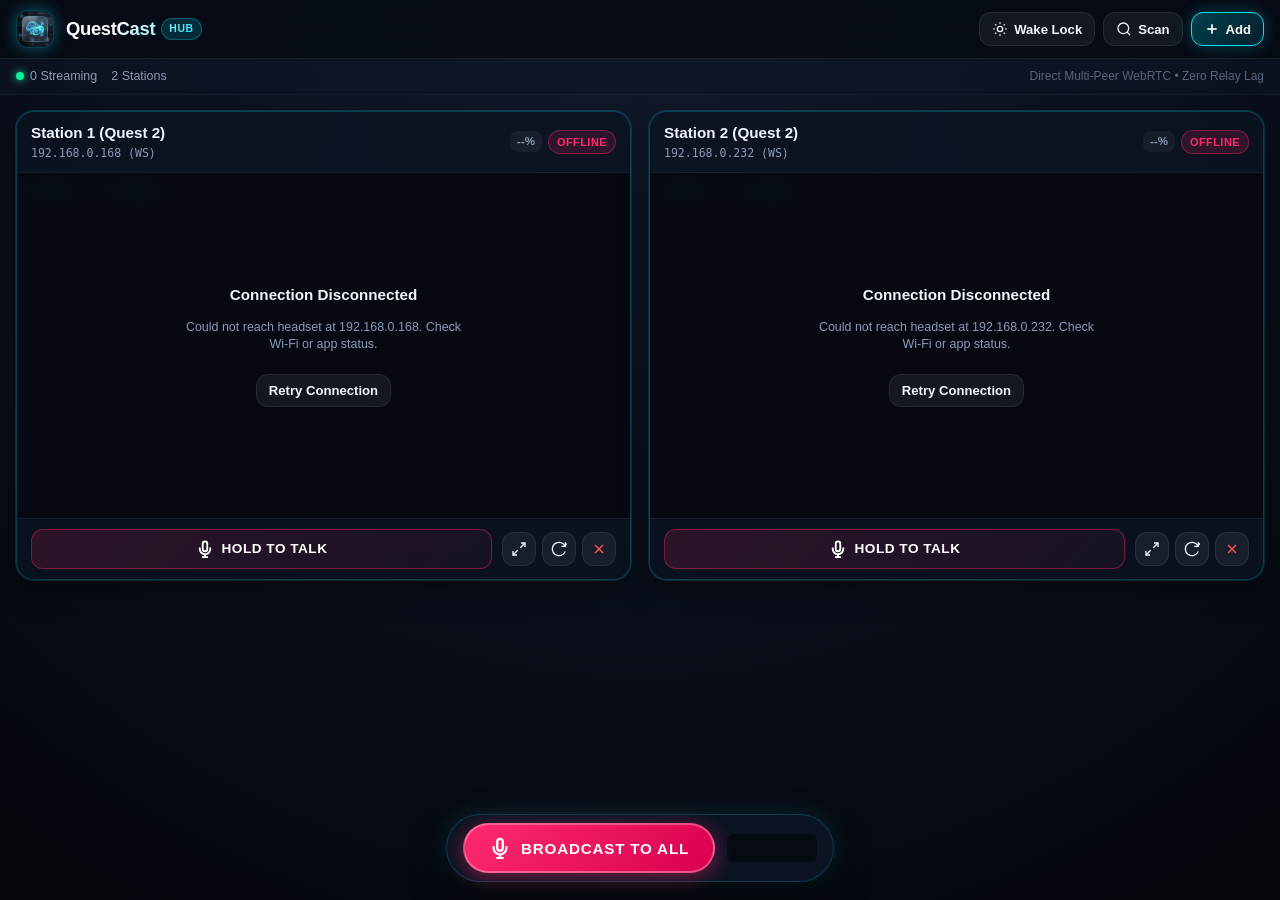
==== index.html @ 922eafbc "feat(web): add mobile-first offline PWA operator hub with direct multi-peer WebRTC and PTT intercom" ====
<!DOCTYPE html>
<html lang="en">
<head>
  <meta charset="UTF-8">
  <meta name="viewport" content="width=device-width, initial-scale=1.0, maximum-scale=1.0, user-scalable=no, viewport-fit=cover">
  <title>QuestCast Operator Hub</title>
  
  <!-- PWA & Mobile Web Capabilities -->
  <link rel="manifest" href="./manifest.json">
  <meta name="theme-color" content="#070b14">
  <meta name="apple-mobile-web-app-capable" content="yes">
  <meta name="apple-mobile-web-app-status-bar-style" content="black-translucent">
  <meta name="apple-mobile-web-app-title" content="QuestCast">
  <link rel="apple-touch-icon" href="./icons/icon-192.png">
  <link rel="icon" type="image/png" href="./icons/icon-192.png">

  <!-- Core Stylesheet -->
  <link rel="stylesheet" href="./style.css">
</head>
<body>

  <!-- Offline Status Banner -->
  <div class="offline-banner" id="offlineBanner">
    ⚡ Running in 100% Offline Local Wi-Fi Mode (Cached PWA)
  </div>

  <!-- App Header -->
  <header class="app-header">
    <div class="brand-section">
      <div class="brand-icon">
        <img src="./icons/icon-192.png" alt="QuestCast Logo">
      </div>
      <div class="brand-text">
        <h1>QuestCast <span class="brand-badge">Hub</span></h1>
      </div>
    </div>

    <div class="header-actions">
      <button class="btn-glass" id="btnWakeLock" title="Keep Screen Awake">
        <svg id="iconWakeLock" width="16" height="16" viewBox="0 0 24 24" fill="none" stroke="currentColor" stroke-width="2"><circle cx="12" cy="12" r="4"/><path d="M12 2v2"/><path d="M12 20v2"/><path d="m4.93 4.93 1.41 1.41"/><path d="m17.66 17.66 1.41 1.41"/><path d="M2 12h2"/><path d="M20 12h2"/><path d="m6.34 17.66-1.41 1.41"/><path d="m19.07 4.93-1.41 1.41"/></svg>
        <span>Wake Lock</span>
      </button>

      <button class="btn-glass" id="btnScanSubnet" title="Auto-Scan Wi-Fi Subnet">
        <svg width="16" height="16" viewBox="0 0 24 24" fill="none" stroke="currentColor" stroke-width="2"><circle cx="11" cy="11" r="8"/><line x1="21" y1="21" x2="16.65" y2="16.65"/></svg>
        <span>Scan</span>
      </button>

      <button class="btn-glass btn-primary" id="btnAddStation">
        <svg width="16" height="16" viewBox="0 0 24 24" fill="none" stroke="currentColor" stroke-width="2.5"><line x1="12" y1="5" x2="12" y2="19"/><line x1="5" y1="12" x2="19" y2="12"/></svg>
        <span>Add</span>
      </button>
    </div>
  </header>

  <!-- Sub-Bar / Hub Status Metrics -->
  <div class="hub-subbar">
    <div class="hub-metrics">
      <div class="metric-pill">
        <span class="metric-dot online"></span>
        <span id="activeStationCount">0 Streaming</span>
      </div>
      <div class="metric-pill">
        <span id="totalStationCount">2 Stations</span>
      </div>
    </div>
    <div style="font-size:0.75rem; color:var(--text-muted);">
      Direct Multi-Peer WebRTC • Zero Relay Lag
    </div>
  </div>

  <!-- Main Multi-Headset Video Grid -->
  <main class="stations-container">
    <div class="stations-grid" id="stationsGrid">
      <!-- Station cards rendered dynamically by app.js -->
    </div>
  </main>

  <!-- Global Floating Broadcast Push-to-Talk Intercom Bar -->
  <div class="broadcast-bar">
    <button class="btn-broadcast-ptt" id="btnBroadcastPtt">
      <svg width="22" height="22" viewBox="0 0 24 24" fill="none" stroke="currentColor" stroke-width="2.5"><path d="M12 2a3 3 0 0 0-3 3v7a3 3 0 0 0 6 0V5a3 3 0 0 0-3-3Z"/><path d="M19 10v2a7 7 0 0 1-14 0v-2"/><line x1="12" y1="19" x2="12" y2="23"/><line x1="8" y1="23" x2="16" y2="23"/></svg>
      <span>BROADCAST TO ALL</span>
    </button>
    <canvas class="broadcast-visualizer" id="broadcastVisualizer" width="90" height="28"></canvas>
  </div>

  <!-- Modal: Add / Edit Headset Station -->
  <div class="modal-backdrop" id="modalAddStation">
    <div class="modal-sheet">
      <div class="modal-header">
        <h3>Add Headset Station</h3>
        <button class="btn-glass btn-icon-only" id="btnCloseModal">✕</button>
      </div>
      <div class="modal-body">
        <div class="ssl-helper-banner">
          <strong>Tip for iOS Safari & Chrome:</strong>
          If connecting over HTTPS (GitHub Pages), the browser may require accepting the local headset SSL certificate once.
          <a href="https://192.168.0.168:8443" target="_blank">Authorize 192.168.0.168</a> or <a href="https://192.168.0.232:8443" target="_blank">Authorize 192.168.0.232</a> (Tap Advanced &rarr; Proceed).
        </div>

        <div class="form-group">
          <label class="form-label" for="inputStationName">Station Label</label>
          <input type="text" class="form-input" id="inputStationName" placeholder="e.g. Station 1 (Player A)">
        </div>

        <div class="form-group">
          <label class="form-label" for="inputStationIp">Quest Wi-Fi IP Address</label>
          <input type="text" class="form-input" id="inputStationIp" placeholder="e.g. 192.168.0.168">
        </div>

        <div class="form-group">
          <label class="form-label">Signaling Protocol</label>
          <div class="protocol-toggle-group">
            <div class="protocol-chip selected" data-proto="wss">WSS (8089 / Secure)</div>
            <div class="protocol-chip" data-proto="ws">WS (8088 / Standard)</div>
          </div>
        </div>
      </div>
      <div class="modal-footer">
        <button class="btn-glass" id="btnCancelAdd">Cancel</button>
        <button class="btn-glass btn-primary" id="btnSaveStation">Connect Station</button>
      </div>
    </div>
  </div>

  <!-- Modal: Subnet Auto-Scanner -->
  <div class="modal-backdrop" id="modalScanSubnet">
    <div class="modal-sheet">
      <div class="modal-header">
        <h3>Auto-Discover Quest Headsets</h3>
        <button class="btn-glass btn-icon-only" id="btnCloseScanModal">✕</button>
      </div>
      <div class="modal-body">
        <div class="form-group">
          <label class="form-label" for="inputSubnetBase">Subnet Prefix</label>
          <input type="text" class="form-input" id="inputSubnetBase" value="192.168.0.">
        </div>

        <div style="font-size:0.8rem; color:var(--text-secondary);" id="scanProgress">
          Ready to scan local Wi-Fi subnet for active QuestCast APK instances.
        </div>

        <div id="scanResultsList" style="max-height: 220px; overflow-y: auto;">
          <!-- Discovered devices populated here -->
        </div>
      </div>
      <div class="modal-footer">
        <button class="btn-glass btn-primary" id="btnStartScan">Start Scan</button>
      </div>
    </div>
  </div>

  <!-- Core JavaScript -->
  <script src="./app.js"></script>
</body>
</html>
---- style.css ----
/* ==========================================================================
   QuestCast Operator Hub - Cyberpunk Glassmorphism Mobile-First Design
   ========================================================================== */

:root {
  --bg-deep: #070b14;
  --bg-gradient: radial-gradient(circle at 50% 0%, #111a2e 0%, #070b14 75%, #03060a 100%);
  --surface-card: rgba(18, 27, 46, 0.65);
  --surface-hover: rgba(28, 41, 69, 0.8);
  --surface-modal: rgba(14, 21, 37, 0.95);
  
  --border-glow: rgba(0, 229, 255, 0.2);
  --border-focus: rgba(0, 229, 255, 0.6);
  --border-subtle: rgba(255, 255, 255, 0.08);

  --accent-cyan: #00e5ff;
  --accent-cyan-glow: rgba(0, 229, 255, 0.35);
  --accent-pink: #ff2a6d;
  --accent-pink-glow: rgba(255, 42, 109, 0.45);
  --accent-green: #00f59b;
  --accent-amber: #ffb800;
  --accent-purple: #7928ca;

  --text-primary: #f0f6fc;
  --text-secondary: #8b9bb4;
  --text-muted: #57657d;

  --font-family: -apple-system, BlinkMacSystemFont, "SF Pro Display", "Segoe UI", Roboto, Helvetica, Arial, sans-serif;
  --radius-lg: 18px;
  --radius-md: 12px;
  --radius-sm: 8px;
  --radius-pill: 9999px;
  
  --shadow-card: 0 10px 30px -5px rgba(0, 0, 0, 0.5), 0 0 0 1px var(--border-glow);
  --shadow-active: 0 0 25px var(--accent-cyan-glow);
  --shadow-ptt: 0 0 35px var(--accent-pink-glow);
}

* {
  margin: 0;
  padding: 0;
  box-sizing: border-box;
  -webkit-tap-highlight-color: transparent;
  user-select: none;
}

body {
  font-family: var(--font-family);
  background: var(--bg-deep);
  background-image: var(--bg-gradient);
  background-attachment: fixed;
  color: var(--text-primary);
  min-height: 100vh;
  min-height: -webkit-fill-available;
  display: flex;
  flex-direction: column;
  overflow-x: hidden;
  line-height: 1.5;
}

/* App Header */
.app-header {
  position: sticky;
  top: 0;
  z-index: 100;
  background: rgba(7, 11, 20, 0.85);
  backdrop-filter: blur(20px);
  -webkit-backdrop-filter: blur(20px);
  border-bottom: 1px solid var(--border-subtle);
  padding: 10px 16px;
  display: flex;
  align-items: center;
  justify-content: space-between;
  gap: 12px;
}

.brand-section {
  display: flex;
  align-items: center;
  gap: 12px;
}

.brand-icon {
  width: 38px;
  height: 38px;
  border-radius: var(--radius-md);
  border: 1px solid var(--border-glow);
  box-shadow: 0 0 15px var(--accent-cyan-glow);
  display: flex;
  align-items: center;
  justify-content: center;
  background: rgba(0, 229, 255, 0.08);
}

.brand-icon img {
  width: 100%;
  height: 100%;
  border-radius: var(--radius-md);
  object-fit: cover;
}

.brand-text h1 {
  font-size: 1.15rem;
  font-weight: 700;
  letter-spacing: -0.3px;
  background: linear-gradient(135deg, #ffffff 40%, var(--accent-cyan) 100%);
  -webkit-background-clip: text;
  -webkit-text-fill-color: transparent;
  display: flex;
  align-items: center;
  gap: 6px;
}

.brand-badge {
  font-size: 0.65rem;
  font-weight: 800;
  letter-spacing: 0.6px;
  padding: 2px 7px;
  border-radius: var(--radius-pill);
  background: rgba(0, 229, 255, 0.15);
  color: var(--accent-cyan);
  border: 1px solid rgba(0, 229, 255, 0.3);
  text-transform: uppercase;
}

.header-actions {
  display: flex;
  align-items: center;
  gap: 8px;
}

/* Primary Glass Buttons */
.btn-glass {
  background: rgba(255, 255, 255, 0.06);
  color: var(--text-primary);
  border: 1px solid var(--border-subtle);
  border-radius: var(--radius-md);
  padding: 8px 12px;
  font-size: 0.82rem;
  font-weight: 600;
  cursor: pointer;
  display: inline-flex;
  align-items: center;
  gap: 6px;
  transition: all 0.2s cubic-bezier(0.4, 0, 0.2, 1);
  backdrop-filter: blur(10px);
  -webkit-backdrop-filter: blur(10px);
}

.btn-glass:hover, .btn-glass:focus-visible {
  background: rgba(255, 255, 255, 0.12);
  border-color: var(--border-glow);
  box-shadow: 0 0 12px rgba(0, 229, 255, 0.2);
}

.btn-glass:active {
  transform: scale(0.96);
}

.btn-glass.active {
  background: rgba(0, 229, 255, 0.18);
  border-color: var(--accent-cyan);
  color: var(--accent-cyan);
  box-shadow: 0 0 15px var(--accent-cyan-glow);
}

.btn-icon-only {
  padding: 8px;
  border-radius: var(--radius-md);
}

.btn-primary {
  background: linear-gradient(135deg, rgba(0, 229, 255, 0.25) 0%, rgba(0, 229, 255, 0.1) 100%);
  border: 1px solid var(--accent-cyan);
  color: #fff;
  box-shadow: 0 0 15px rgba(0, 229, 255, 0.25);
}

.btn-primary:hover {
  background: linear-gradient(135deg, rgba(0, 229, 255, 0.4) 0%, rgba(0, 229, 255, 0.15) 100%);
  box-shadow: 0 0 20px var(--accent-cyan-glow);
}

/* Sub-Bar / Hub Metrics Banner */
.hub-subbar {
  padding: 8px 16px;
  background: rgba(14, 21, 37, 0.5);
  border-bottom: 1px solid rgba(255, 255, 255, 0.04);
  display: flex;
  align-items: center;
  justify-content: space-between;
  font-size: 0.78rem;
  color: var(--text-secondary);
  overflow-x: auto;
  white-space: nowrap;
  gap: 16px;
}

.hub-metrics {
  display: flex;
  align-items: center;
  gap: 14px;
}

.metric-pill {
  display: flex;
  align-items: center;
  gap: 6px;
}

.metric-dot {
  width: 8px;
  height: 8px;
  border-radius: 50%;
  background: var(--text-muted);
}

.metric-dot.online {
  background: var(--accent-green);
  box-shadow: 0 0 8px var(--accent-green);
}

/* Stations Grid */
.stations-container {
  flex: 1;
  padding: 16px;
  max-width: 1600px;
  margin: 0 auto;
  width: 100%;
}

.stations-grid {
  display: grid;
  grid-template-columns: repeat(auto-fit, minmax(360px, 1fr));
  gap: 18px;
  transition: all 0.3s ease;
}

/* Single Station Card */
.station-card {
  background: var(--surface-card);
  backdrop-filter: blur(16px);
  -webkit-backdrop-filter: blur(16px);
  border: 1px solid var(--border-glow);
  border-radius: var(--radius-lg);
  box-shadow: var(--shadow-card);
  overflow: hidden;
  display: flex;
  flex-direction: column;
  position: relative;
  transition: transform 0.25s ease, box-shadow 0.25s ease, border-color 0.25s ease;
}

.station-card:hover {
  border-color: var(--border-focus);
  box-shadow: 0 12px 35px -5px rgba(0, 0, 0, 0.6), 0 0 20px rgba(0, 229, 255, 0.2);
}

.station-card.talking-active {
  border-color: var(--accent-pink) !important;
  box-shadow: 0 0 35px var(--accent-pink-glow) !important;
  animation: cardPulse 1.2s infinite alternate;
}

@keyframes cardPulse {
  from { box-shadow: 0 0 15px rgba(255, 42, 109, 0.3); }
  to { box-shadow: 0 0 35px rgba(255, 42, 109, 0.7); }
}

/* Card Header */
.card-header {
  padding: 10px 14px;
  display: flex;
  align-items: center;
  justify-content: space-between;
  background: rgba(10, 16, 28, 0.6);
  border-bottom: 1px solid rgba(255, 255, 255, 0.05);
}

.station-info {
  display: flex;
  align-items: center;
  gap: 10px;
  min-width: 0;
}

.station-title {
  font-size: 0.95rem;
  font-weight: 700;
  color: var(--text-primary);
  white-space: nowrap;
  overflow: hidden;
  text-overflow: ellipsis;
}

.station-ip {
  font-size: 0.72rem;
  color: var(--text-secondary);
  font-family: monospace;
}

.station-badges {
  display: flex;
  align-items: center;
  gap: 6px;
}

.badge-status {
  font-size: 0.68rem;
  font-weight: 700;
  letter-spacing: 0.5px;
  padding: 3px 8px;
  border-radius: var(--radius-pill);
  text-transform: uppercase;
  background: rgba(255, 255, 255, 0.08);
  color: var(--text-muted);
}

.badge-status.connected {
  background: rgba(0, 245, 155, 0.15);
  color: var(--accent-green);
  border: 1px solid rgba(0, 245, 155, 0.4);
}

.badge-status.connecting {
  background: rgba(255, 184, 0, 0.15);
  color: var(--accent-amber);
  border: 1px solid rgba(255, 184, 0, 0.4);
}

.badge-status.error {
  background: rgba(255, 42, 109, 0.15);
  color: var(--accent-pink);
  border: 1px solid rgba(255, 42, 109, 0.4);
}

.badge-battery {
  font-size: 0.72rem;
  font-weight: 600;
  display: inline-flex;
  align-items: center;
  gap: 4px;
  color: var(--text-secondary);
  background: rgba(255, 255, 255, 0.05);
  padding: 2px 7px;
  border-radius: var(--radius-sm);
}

/* Video Stage Area */
.video-stage {
  position: relative;
  width: 100%;
  aspect-ratio: 16 / 9;
  background: #000;
  overflow: hidden;
  display: flex;
  align-items: center;
  justify-content: center;
}

.video-stream {
  width: 100%;
  height: 100%;
  object-fit: contain;
  display: block;
  background: #000;
}

/* Video Overlay Over Black/Standby */
.video-overlay {
  position: absolute;
  inset: 0;
  background: rgba(7, 11, 20, 0.88);
  backdrop-filter: blur(8px);
  -webkit-backdrop-filter: blur(8px);
  display: flex;
  flex-direction: column;
  align-items: center;
  justify-content: center;
  padding: 20px;
  text-align: center;
  gap: 12px;
  z-index: 10;
  transition: opacity 0.25s ease, visibility 0.25s ease;
}

.video-overlay.hidden {
  opacity: 0;
  visibility: hidden;
  pointer-events: none;
}

.overlay-spinner {
  width: 36px;
  height: 36px;
  border: 3px solid rgba(0, 229, 255, 0.2);
  border-top-color: var(--accent-cyan);
  border-radius: 50%;
  animation: spin 0.8s linear infinite;
}

@keyframes spin {
  to { transform: rotate(360deg); }
}

.overlay-title {
  font-size: 0.95rem;
  font-weight: 700;
  color: var(--text-primary);
}

.overlay-desc {
  font-size: 0.78rem;
  color: var(--text-secondary);
  max-width: 280px;
  line-height: 1.4;
}

.proximity-warning {
  background: rgba(255, 184, 0, 0.12);
  border: 1px solid rgba(255, 184, 0, 0.3);
  padding: 6px 12px;
  border-radius: var(--radius-sm);
  color: var(--accent-amber);
  font-size: 0.75rem;
  font-weight: 600;
  display: flex;
  align-items: center;
  gap: 6px;
  margin-top: 4px;
}

/* Real-time Diagnostics HUD on Video */
.video-hud {
  position: absolute;
  top: 8px;
  left: 8px;
  display: flex;
  gap: 6px;
  z-index: 5;
  pointer-events: none;
}

.hud-stat {
  font-size: 0.65rem;
  font-weight: 700;
  font-family: monospace;
  background: rgba(0, 0, 0, 0.65);
  backdrop-filter: blur(4px);
  padding: 2px 6px;
  border-radius: 4px;
  color: var(--accent-cyan);
  border: 1px solid rgba(0, 229, 255, 0.25);
}

/* Card Controls Bar */
.card-controls {
  padding: 10px 14px;
  display: flex;
  align-items: center;
  justify-content: space-between;
  gap: 10px;
  background: rgba(10, 16, 28, 0.7);
  border-top: 1px solid rgba(255, 255, 255, 0.05);
}

/* Solo PTT Button on Card */
.btn-card-ptt {
  flex: 1;
  background: linear-gradient(135deg, rgba(255, 42, 109, 0.15) 0%, rgba(255, 42, 109, 0.05) 100%);
  border: 1px solid rgba(255, 42, 109, 0.4);
  color: #fff;
  border-radius: var(--radius-md);
  padding: 10px 14px;
  font-size: 0.85rem;
  font-weight: 700;
  letter-spacing: 0.5px;
  cursor: pointer;
  display: inline-flex;
  align-items: center;
  justify-content: center;
  gap: 8px;
  transition: all 0.15s ease;
  touch-action: none; /* Prevents long-press menu on mobile */
}

.btn-card-ptt:hover {
  background: linear-gradient(135deg, rgba(255, 42, 109, 0.3) 0%, rgba(255, 42, 109, 0.1) 100%);
  border-color: var(--accent-pink);
  box-shadow: 0 0 15px rgba(255, 42, 109, 0.3);
}

.btn-card-ptt:active, .btn-card-ptt.active {
  background: var(--accent-pink) !important;
  color: #fff !important;
  box-shadow: 0 0 25px var(--accent-pink-glow) !important;
  transform: scale(0.97);
}

.card-action-btns {
  display: flex;
  align-items: center;
  gap: 6px;
}

/* Fullscreen Mode for a Station */
.station-card.fullscreen-mode {
  position: fixed;
  inset: 0;
  z-index: 999;
  border-radius: 0;
  margin: 0;
  max-width: none;
  height: 100vh;
  height: -webkit-fill-available;
}

.station-card.fullscreen-mode .video-stage {
  flex: 1;
  aspect-ratio: auto;
}

/* Global Floating Broadcast PTT Intercom Bar */
.broadcast-bar {
  position: fixed;
  bottom: 18px;
  left: 50%;
  transform: translateX(-50%);
  z-index: 90;
  display: flex;
  align-items: center;
  gap: 12px;
  background: rgba(14, 21, 37, 0.88);
  backdrop-filter: blur(20px);
  -webkit-backdrop-filter: blur(20px);
  border: 1px solid var(--border-glow);
  padding: 8px 16px;
  border-radius: var(--radius-pill);
  box-shadow: 0 15px 35px rgba(0, 0, 0, 0.6), 0 0 25px rgba(0, 229, 255, 0.15);
  max-width: 92vw;
  width: auto;
}

.btn-broadcast-ptt {
  background: linear-gradient(135deg, #ff2a6d 0%, #d80050 100%);
  color: #fff;
  border: 2px solid rgba(255, 255, 255, 0.3);
  padding: 12px 24px;
  border-radius: var(--radius-pill);
  font-size: 0.95rem;
  font-weight: 800;
  letter-spacing: 0.8px;
  text-transform: uppercase;
  cursor: pointer;
  display: inline-flex;
  align-items: center;
  gap: 10px;
  box-shadow: 0 4px 20px var(--accent-pink-glow);
  touch-action: none;
  transition: all 0.15s ease;
  white-space: nowrap;
}

.btn-broadcast-ptt:active, .btn-broadcast-ptt.active {
  transform: scale(0.95);
  background: #ff1053;
  box-shadow: 0 0 35px rgba(255, 42, 109, 0.8);
  border-color: #fff;
}

.broadcast-visualizer {
  width: 90px;
  height: 28px;
  border-radius: 6px;
  background: rgba(0, 0, 0, 0.4);
}

/* Modals */
.modal-backdrop {
  position: fixed;
  inset: 0;
  z-index: 1000;
  background: rgba(3, 6, 12, 0.85);
  backdrop-filter: blur(12px);
  -webkit-backdrop-filter: blur(12px);
  display: flex;
  align-items: center;
  justify-content: center;
  padding: 16px;
  opacity: 0;
  visibility: hidden;
  transition: all 0.2s ease;
}

.modal-backdrop.open {
  opacity: 1;
  visibility: visible;
}

.modal-sheet {
  background: var(--surface-modal);
  border: 1px solid var(--border-glow);
  border-radius: var(--radius-lg);
  box-shadow: 0 20px 50px rgba(0, 0, 0, 0.7), 0 0 30px rgba(0, 229, 255, 0.2);
  width: 100%;
  max-width: 480px;
  overflow: hidden;
  display: flex;
  flex-direction: column;
  transform: scale(0.95);
  transition: transform 0.2s ease;
}

.modal-backdrop.open .modal-sheet {
  transform: scale(1);
}

.modal-header {
  padding: 16px 20px;
  display: flex;
  align-items: center;
  justify-content: space-between;
  border-bottom: 1px solid rgba(255, 255, 255, 0.08);
}

.modal-header h3 {
  font-size: 1.1rem;
  font-weight: 700;
  color: var(--text-primary);
}

.modal-body {
  padding: 20px;
  display: flex;
  flex-direction: column;
  gap: 16px;
}

.form-group {
  display: flex;
  flex-direction: column;
  gap: 6px;
}

.form-label {
  font-size: 0.8rem;
  font-weight: 600;
  color: var(--text-secondary);
  text-transform: uppercase;
  letter-spacing: 0.5px;
}

.form-input {
  background: rgba(255, 255, 255, 0.05);
  border: 1px solid rgba(255, 255, 255, 0.12);
  border-radius: var(--radius-md);
  padding: 10px 14px;
  font-size: 0.95rem;
  color: var(--text-primary);
  font-family: inherit;
  outline: none;
  transition: all 0.2s ease;
}

.form-input:focus {
  border-color: var(--accent-cyan);
  box-shadow: 0 0 12px var(--accent-cyan-glow);
  background: rgba(0, 229, 255, 0.03);
}

.protocol-toggle-group {
  display: flex;
  gap: 8px;
}

.protocol-chip {
  flex: 1;
  text-align: center;
  padding: 8px;
  border-radius: var(--radius-md);
  border: 1px solid var(--border-subtle);
  background: rgba(255, 255, 255, 0.04);
  font-size: 0.85rem;
  font-weight: 600;
  cursor: pointer;
  transition: all 0.2s ease;
}

.protocol-chip.selected {
  border-color: var(--accent-cyan);
  background: rgba(0, 229, 255, 0.15);
  color: var(--accent-cyan);
}

.modal-footer {
  padding: 14px 20px;
  display: flex;
  align-items: center;
  justify-content: flex-end;
  gap: 10px;
  border-top: 1px solid rgba(255, 255, 255, 0.08);
  background: rgba(7, 11, 20, 0.5);
}

/* Offline Banner */
.offline-banner {
  background: linear-gradient(90deg, #ff9100 0%, #ff5252 100%);
  color: #fff;
  font-size: 0.78rem;
  font-weight: 700;
  padding: 6px 12px;
  text-align: center;
  display: none;
}

.offline-banner.visible {
  display: block;
}

/* Mixed Content / SSL Guidance Card */
.ssl-helper-banner {
  background: rgba(0, 229, 255, 0.08);
  border: 1px solid rgba(0, 229, 255, 0.25);
  border-radius: var(--radius-md);
  padding: 12px 14px;
  font-size: 0.8rem;
  color: var(--text-secondary);
  line-height: 1.45;
  margin-bottom: 14px;
  display: flex;
  flex-direction: column;
  gap: 8px;
}

.ssl-helper-banner a {
  color: var(--accent-cyan);
  text-decoration: underline;
  font-weight: 600;
}

/* Responsive tweaks */
@media (max-width: 600px) {
  .stations-grid {
    grid-template-columns: 1fr;
  }

  .app-header {
    padding: 8px 12px;
  }

  .brand-text h1 {
    font-size: 1.02rem;
  }

  .broadcast-bar {
    bottom: 12px;
    padding: 6px 12px;
  }

  .btn-broadcast-ptt {
    padding: 10px 18px;
    font-size: 0.85rem;
  }

  .broadcast-visualizer {
    display: none;
  }
}
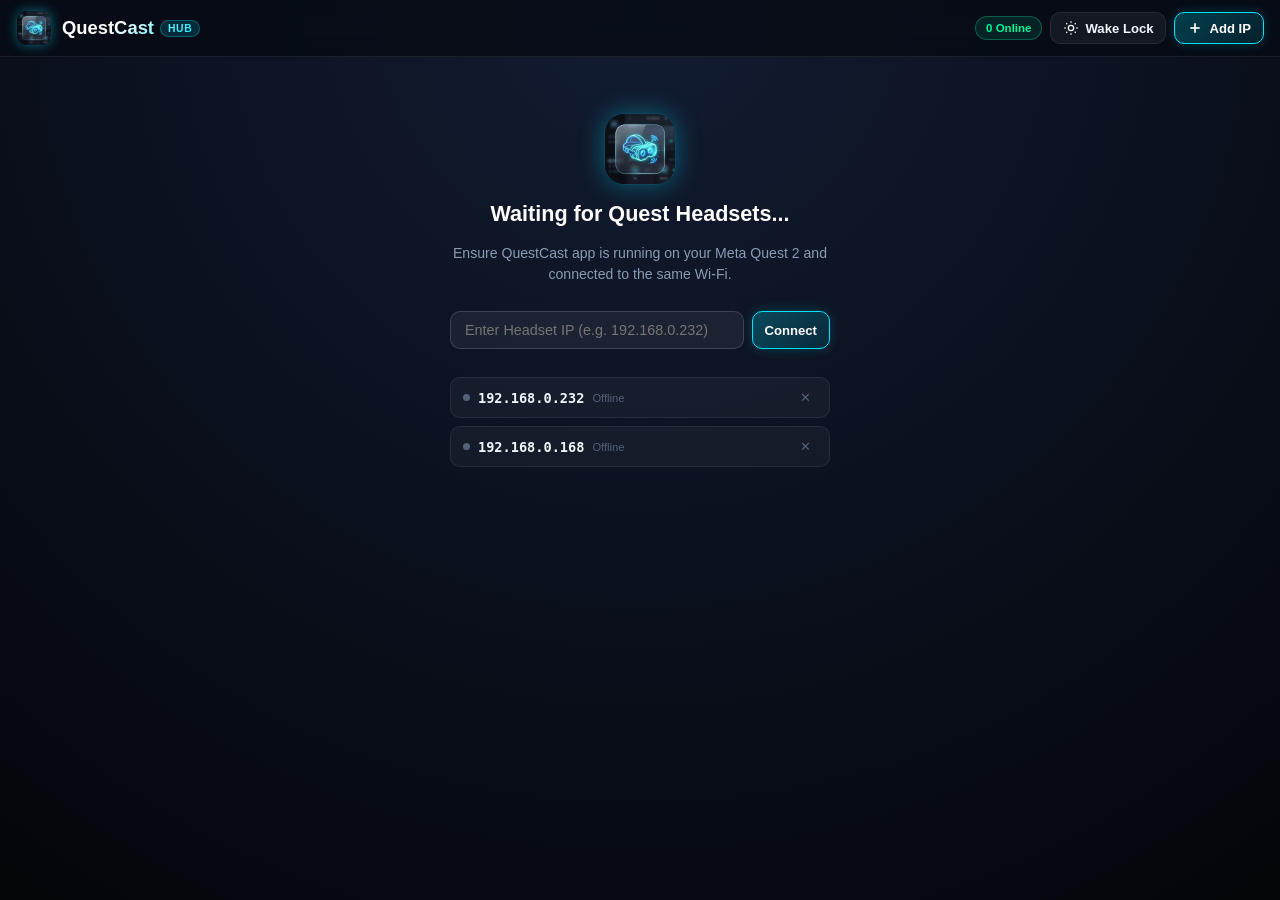
==== commit 80932a55: "fix(hub): dynamic connected-only grid, fix video detachment, clean UI clutter and sw cache" ====
--- a/index.html
+++ b/index.html
@@ -21,7 +21,7 @@
 
   <!-- Offline Status Banner -->
   <div class="offline-banner" id="offlineBanner">
-    ⚡ Running in 100% Offline Local Wi-Fi Mode (Cached PWA)
+    ⚡ 100% Offline Wi-Fi Mode (Cached PWA)
   </div>
 
   <!-- App Header -->
@@ -31,122 +31,85 @@
         <img src="./icons/icon-192.png" alt="QuestCast Logo">
       </div>
       <div class="brand-text">
-        <h1>QuestCast <span class="brand-badge">Hub</span></h1>
+        <h1>QuestCast <span class="brand-badge" id="statusBadge">Hub</span></h1>
       </div>
     </div>
 
     <div class="header-actions">
+      <span class="active-pill" id="activePill">0 Online</span>
+
       <button class="btn-glass" id="btnWakeLock" title="Keep Screen Awake">
         <svg id="iconWakeLock" width="16" height="16" viewBox="0 0 24 24" fill="none" stroke="currentColor" stroke-width="2"><circle cx="12" cy="12" r="4"/><path d="M12 2v2"/><path d="M12 20v2"/><path d="m4.93 4.93 1.41 1.41"/><path d="m17.66 17.66 1.41 1.41"/><path d="M2 12h2"/><path d="M20 12h2"/><path d="m6.34 17.66-1.41 1.41"/><path d="m19.07 4.93-1.41 1.41"/></svg>
         <span>Wake Lock</span>
       </button>
 
-      <button class="btn-glass" id="btnScanSubnet" title="Auto-Scan Wi-Fi Subnet">
-        <svg width="16" height="16" viewBox="0 0 24 24" fill="none" stroke="currentColor" stroke-width="2"><circle cx="11" cy="11" r="8"/><line x1="21" y1="21" x2="16.65" y2="16.65"/></svg>
-        <span>Scan</span>
-      </button>
-
       <button class="btn-glass btn-primary" id="btnAddStation">
         <svg width="16" height="16" viewBox="0 0 24 24" fill="none" stroke="currentColor" stroke-width="2.5"><line x1="12" y1="5" x2="12" y2="19"/><line x1="5" y1="12" x2="19" y2="12"/></svg>
-        <span>Add</span>
+        <span>Add IP</span>
       </button>
     </div>
   </header>
 
-  <!-- Sub-Bar / Hub Status Metrics -->
-  <div class="hub-subbar">
-    <div class="hub-metrics">
-      <div class="metric-pill">
-        <span class="metric-dot online"></span>
-        <span id="activeStationCount">0 Streaming</span>
+  <!-- Main Multi-Headset Video Stage -->
+  <main class="stations-container">
+    <!-- Standby Hero: Visible only when 0 headsets are connected -->
+    <div class="standby-hero" id="standbyHero">
+      <div class="standby-icon">
+        <img src="./icons/icon-192.png" alt="QuestCast Standby">
       </div>
-      <div class="metric-pill">
-        <span id="totalStationCount">2 Stations</span>
+      <h2>Waiting for Quest Headsets...</h2>
+      <p>Ensure QuestCast app is running on your Meta Quest 2 and connected to the same Wi-Fi.</p>
+      
+      <div class="quick-add-box">
+        <input type="text" id="quickAddIp" placeholder="Enter Headset IP (e.g. 192.168.0.232)">
+        <button class="btn-glass btn-primary" id="btnQuickAdd">Connect</button>
+      </div>
+
+      <div class="saved-ips-list" id="savedIpsList">
+        <!-- Monitored IPs listed here -->
       </div>
     </div>
-    <div style="font-size:0.75rem; color:var(--text-muted);">
-      Direct Multi-Peer WebRTC • Zero Relay Lag
-    </div>
-  </div>
 
-  <!-- Main Multi-Headset Video Grid -->
-  <main class="stations-container">
+    <!-- Active Connected Cards Grid -->
     <div class="stations-grid" id="stationsGrid">
-      <!-- Station cards rendered dynamically by app.js -->
+      <!-- Only CONNECTED headsets rendered here dynamically -->
     </div>
   </main>
 
-  <!-- Global Floating Broadcast Push-to-Talk Intercom Bar -->
-  <div class="broadcast-bar">
+  <!-- Global Broadcast Bar: Visible ONLY when 2 or more headsets are streaming -->
+  <div class="broadcast-bar hidden" id="broadcastBar">
     <button class="btn-broadcast-ptt" id="btnBroadcastPtt">
       <svg width="22" height="22" viewBox="0 0 24 24" fill="none" stroke="currentColor" stroke-width="2.5"><path d="M12 2a3 3 0 0 0-3 3v7a3 3 0 0 0 6 0V5a3 3 0 0 0-3-3Z"/><path d="M19 10v2a7 7 0 0 1-14 0v-2"/><line x1="12" y1="19" x2="12" y2="23"/><line x1="8" y1="23" x2="16" y2="23"/></svg>
       <span>BROADCAST TO ALL</span>
     </button>
-    <canvas class="broadcast-visualizer" id="broadcastVisualizer" width="90" height="28"></canvas>
   </div>
 
-  <!-- Modal: Add / Edit Headset Station -->
+  <!-- Modal: Add Headset IP -->
   <div class="modal-backdrop" id="modalAddStation">
     <div class="modal-sheet">
       <div class="modal-header">
-        <h3>Add Headset Station</h3>
+        <h3>Connect Headset</h3>
         <button class="btn-glass btn-icon-only" id="btnCloseModal">✕</button>
       </div>
       <div class="modal-body">
-        <div class="ssl-helper-banner">
-          <strong>Tip for iOS Safari & Chrome:</strong>
-          If connecting over HTTPS (GitHub Pages), the browser may require accepting the local headset SSL certificate once.
-          <a href="https://192.168.0.168:8443" target="_blank">Authorize 192.168.0.168</a> or <a href="https://192.168.0.232:8443" target="_blank">Authorize 192.168.0.232</a> (Tap Advanced &rarr; Proceed).
+        <div class="form-group">
+          <label class="form-label" for="inputStationIp">Quest Wi-Fi IP Address</label>
+          <input type="text" class="form-input" id="inputStationIp" placeholder="e.g. 192.168.0.232">
         </div>
 
         <div class="form-group">
-          <label class="form-label" for="inputStationName">Station Label</label>
-          <input type="text" class="form-input" id="inputStationName" placeholder="e.g. Station 1 (Player A)">
+          <label class="form-label" for="inputStationName">Station Label (Optional)</label>
+          <input type="text" class="form-input" id="inputStationName" placeholder="e.g. Station 2">
         </div>
 
-        <div class="form-group">
-          <label class="form-label" for="inputStationIp">Quest Wi-Fi IP Address</label>
-          <input type="text" class="form-input" id="inputStationIp" placeholder="e.g. 192.168.0.168">
-        </div>
-
-        <div class="form-group">
-          <label class="form-label">Signaling Protocol</label>
-          <div class="protocol-toggle-group">
-            <div class="protocol-chip selected" data-proto="wss">WSS (8089 / Secure)</div>
-            <div class="protocol-chip" data-proto="ws">WS (8088 / Standard)</div>
-          </div>
+        <div class="ssl-helper-banner">
+          <strong>Tip:</strong> If using HTTPS on Chrome/Safari, accept the Quest's local SSL certificate once:
+          <span id="sslLinks"></span>
         </div>
       </div>
       <div class="modal-footer">
         <button class="btn-glass" id="btnCancelAdd">Cancel</button>
-        <button class="btn-glass btn-primary" id="btnSaveStation">Connect Station</button>
-      </div>
-    </div>
-  </div>
-
-  <!-- Modal: Subnet Auto-Scanner -->
-  <div class="modal-backdrop" id="modalScanSubnet">
-    <div class="modal-sheet">
-      <div class="modal-header">
-        <h3>Auto-Discover Quest Headsets</h3>
-        <button class="btn-glass btn-icon-only" id="btnCloseScanModal">✕</button>
-      </div>
-      <div class="modal-body">
-        <div class="form-group">
-          <label class="form-label" for="inputSubnetBase">Subnet Prefix</label>
-          <input type="text" class="form-input" id="inputSubnetBase" value="192.168.0.">
-        </div>
-
-        <div style="font-size:0.8rem; color:var(--text-secondary);" id="scanProgress">
-          Ready to scan local Wi-Fi subnet for active QuestCast APK instances.
-        </div>
-
-        <div id="scanResultsList" style="max-height: 220px; overflow-y: auto;">
-          <!-- Discovered devices populated here -->
-        </div>
-      </div>
-      <div class="modal-footer">
-        <button class="btn-glass btn-primary" id="btnStartScan">Start Scan</button>
+        <button class="btn-glass btn-primary" id="btnSaveStation">Connect Headset</button>
       </div>
     </div>
   </div>
--- a/style.css
+++ b/style.css
@@ -1,16 +1,15 @@
 /* ==========================================================================
-   QuestCast Operator Hub - Cyberpunk Glassmorphism Mobile-First Design
+   QuestCast Operator Hub - Streamlined Cyberpunk Glassmorphism
+   Dynamic connected-only grid with zero UI clutter.
    ========================================================================== */
 
 :root {
   --bg-deep: #070b14;
-  --bg-gradient: radial-gradient(circle at 50% 0%, #111a2e 0%, #070b14 75%, #03060a 100%);
-  --surface-card: rgba(18, 27, 46, 0.65);
-  --surface-hover: rgba(28, 41, 69, 0.8);
-  --surface-modal: rgba(14, 21, 37, 0.95);
+  --bg-gradient: radial-gradient(circle at 50% 0%, #121c32 0%, #070b14 75%, #030509 100%);
+  --surface-card: rgba(16, 24, 42, 0.75);
+  --surface-modal: rgba(12, 18, 32, 0.96);
   
-  --border-glow: rgba(0, 229, 255, 0.2);
-  --border-focus: rgba(0, 229, 255, 0.6);
+  --border-glow: rgba(0, 229, 255, 0.22);
   --border-subtle: rgba(255, 255, 255, 0.08);
 
   --accent-cyan: #00e5ff;
@@ -19,21 +18,17 @@
   --accent-pink-glow: rgba(255, 42, 109, 0.45);
   --accent-green: #00f59b;
   --accent-amber: #ffb800;
-  --accent-purple: #7928ca;
 
   --text-primary: #f0f6fc;
   --text-secondary: #8b9bb4;
-  --text-muted: #57657d;
-
-  --font-family: -apple-system, BlinkMacSystemFont, "SF Pro Display", "Segoe UI", Roboto, Helvetica, Arial, sans-serif;
-  --radius-lg: 18px;
-  --radius-md: 12px;
-  --radius-sm: 8px;
+  --text-muted: #536279;
+
+  --font-family: -apple-system, BlinkMacSystemFont, "SF Pro Display", "Segoe UI", Roboto, sans-serif;
+  --radius-lg: 16px;
+  --radius-md: 10px;
   --radius-pill: 9999px;
   
-  --shadow-card: 0 10px 30px -5px rgba(0, 0, 0, 0.5), 0 0 0 1px var(--border-glow);
-  --shadow-active: 0 0 25px var(--accent-cyan-glow);
-  --shadow-ptt: 0 0 35px var(--accent-pink-glow);
+  --shadow-card: 0 12px 35px -5px rgba(0, 0, 0, 0.55), 0 0 0 1px var(--border-glow);
 }
 
 * {
@@ -55,7 +50,21 @@
   display: flex;
   flex-direction: column;
   overflow-x: hidden;
-  line-height: 1.5;
+}
+
+/* Offline Banner */
+.offline-banner {
+  background: linear-gradient(90deg, #ff9100 0%, #ff5252 100%);
+  color: #fff;
+  font-size: 0.78rem;
+  font-weight: 700;
+  padding: 5px 12px;
+  text-align: center;
+  display: none;
+}
+
+.offline-banner.visible {
+  display: block;
 }
 
 /* App Header */
@@ -77,32 +86,30 @@
 .brand-section {
   display: flex;
   align-items: center;
-  gap: 12px;
+  gap: 10px;
 }
 
 .brand-icon {
-  width: 38px;
-  height: 38px;
+  width: 36px;
+  height: 36px;
   border-radius: var(--radius-md);
   border: 1px solid var(--border-glow);
-  box-shadow: 0 0 15px var(--accent-cyan-glow);
+  box-shadow: 0 0 12px var(--accent-cyan-glow);
   display: flex;
   align-items: center;
   justify-content: center;
-  background: rgba(0, 229, 255, 0.08);
+  overflow: hidden;
 }
 
 .brand-icon img {
   width: 100%;
   height: 100%;
-  border-radius: var(--radius-md);
   object-fit: cover;
 }
 
 .brand-text h1 {
   font-size: 1.15rem;
   font-weight: 700;
-  letter-spacing: -0.3px;
   background: linear-gradient(135deg, #ffffff 40%, var(--accent-cyan) 100%);
   -webkit-background-clip: text;
   -webkit-text-fill-color: transparent;
@@ -123,34 +130,50 @@
   text-transform: uppercase;
 }
 
+.brand-badge.live {
+  background: rgba(0, 245, 155, 0.2);
+  color: var(--accent-green);
+  border-color: rgba(0, 245, 155, 0.4);
+  box-shadow: 0 0 10px rgba(0, 245, 155, 0.3);
+}
+
 .header-actions {
   display: flex;
   align-items: center;
   gap: 8px;
 }
 
-/* Primary Glass Buttons */
+.active-pill {
+  font-size: 0.72rem;
+  font-weight: 700;
+  color: var(--accent-green);
+  background: rgba(0, 245, 155, 0.1);
+  border: 1px solid rgba(0, 245, 155, 0.3);
+  padding: 5px 10px;
+  border-radius: var(--radius-pill);
+}
+
+/* Glass Buttons */
 .btn-glass {
   background: rgba(255, 255, 255, 0.06);
   color: var(--text-primary);
   border: 1px solid var(--border-subtle);
   border-radius: var(--radius-md);
-  padding: 8px 12px;
+  padding: 7px 12px;
   font-size: 0.82rem;
   font-weight: 600;
   cursor: pointer;
   display: inline-flex;
   align-items: center;
   gap: 6px;
-  transition: all 0.2s cubic-bezier(0.4, 0, 0.2, 1);
+  transition: all 0.2s ease;
   backdrop-filter: blur(10px);
   -webkit-backdrop-filter: blur(10px);
 }
 
-.btn-glass:hover, .btn-glass:focus-visible {
+.btn-glass:hover {
   background: rgba(255, 255, 255, 0.12);
   border-color: var(--border-glow);
-  box-shadow: 0 0 12px rgba(0, 229, 255, 0.2);
 }
 
 .btn-glass:active {
@@ -161,82 +184,197 @@
   background: rgba(0, 229, 255, 0.18);
   border-color: var(--accent-cyan);
   color: var(--accent-cyan);
-  box-shadow: 0 0 15px var(--accent-cyan-glow);
-}
-
-.btn-icon-only {
-  padding: 8px;
-  border-radius: var(--radius-md);
+  box-shadow: 0 0 12px var(--accent-cyan-glow);
 }
 
 .btn-primary {
   background: linear-gradient(135deg, rgba(0, 229, 255, 0.25) 0%, rgba(0, 229, 255, 0.1) 100%);
   border: 1px solid var(--accent-cyan);
   color: #fff;
-  box-shadow: 0 0 15px rgba(0, 229, 255, 0.25);
-}
-
-.btn-primary:hover {
-  background: linear-gradient(135deg, rgba(0, 229, 255, 0.4) 0%, rgba(0, 229, 255, 0.15) 100%);
-  box-shadow: 0 0 20px var(--accent-cyan-glow);
-}
-
-/* Sub-Bar / Hub Metrics Banner */
-.hub-subbar {
-  padding: 8px 16px;
-  background: rgba(14, 21, 37, 0.5);
-  border-bottom: 1px solid rgba(255, 255, 255, 0.04);
-  display: flex;
-  align-items: center;
-  justify-content: space-between;
-  font-size: 0.78rem;
+  box-shadow: 0 0 12px rgba(0, 229, 255, 0.2);
+}
+
+.btn-icon {
+  background: transparent;
+  border: none;
   color: var(--text-secondary);
-  overflow-x: auto;
-  white-space: nowrap;
-  gap: 16px;
-}
-
-.hub-metrics {
-  display: flex;
-  align-items: center;
-  gap: 14px;
-}
-
-.metric-pill {
-  display: flex;
-  align-items: center;
-  gap: 6px;
-}
-
-.metric-dot {
-  width: 8px;
-  height: 8px;
-  border-radius: 50%;
-  background: var(--text-muted);
-}
-
-.metric-dot.online {
-  background: var(--accent-green);
-  box-shadow: 0 0 8px var(--accent-green);
-}
-
-/* Stations Grid */
+  cursor: pointer;
+  padding: 4px;
+  border-radius: 6px;
+  display: flex;
+  align-items: center;
+  justify-content: center;
+}
+
+.btn-icon:hover {
+  color: var(--accent-cyan);
+  background: rgba(255, 255, 255, 0.08);
+}
+
+/* Main Container */
 .stations-container {
   flex: 1;
   padding: 16px;
-  max-width: 1600px;
+  max-width: 1400px;
   margin: 0 auto;
   width: 100%;
-}
-
+  display: flex;
+  flex-direction: column;
+}
+
+/* Standby Hero: Shown ONLY when 0 headsets connected */
+.standby-hero {
+  flex: 1;
+  display: flex;
+  flex-direction: column;
+  align-items: center;
+  justify-content: center;
+  text-align: center;
+  padding: 40px 20px;
+  gap: 16px;
+}
+
+.standby-icon {
+  width: 72px;
+  height: 72px;
+  border-radius: 20px;
+  border: 1px solid var(--border-glow);
+  box-shadow: 0 0 25px var(--accent-cyan-glow);
+  overflow: hidden;
+  animation: float 3s ease-in-out infinite alternate;
+}
+
+@keyframes float {
+  from { transform: translateY(0); }
+  to { transform: translateY(-8px); }
+}
+
+.standby-icon img {
+  width: 100%;
+  height: 100%;
+  object-fit: cover;
+}
+
+.standby-hero h2 {
+  font-size: 1.35rem;
+  font-weight: 700;
+  color: #fff;
+}
+
+.standby-hero p {
+  font-size: 0.88rem;
+  color: var(--text-secondary);
+  max-width: 420px;
+  line-height: 1.5;
+}
+
+.quick-add-box {
+  display: flex;
+  gap: 8px;
+  max-width: 380px;
+  width: 100%;
+  margin-top: 10px;
+}
+
+.quick-add-box input {
+  flex: 1;
+  background: rgba(255, 255, 255, 0.06);
+  border: 1px solid rgba(255, 255, 255, 0.15);
+  border-radius: var(--radius-md);
+  padding: 10px 14px;
+  color: #fff;
+  font-size: 0.9rem;
+  outline: none;
+}
+
+.quick-add-box input:focus {
+  border-color: var(--accent-cyan);
+  box-shadow: 0 0 10px var(--accent-cyan-glow);
+}
+
+.saved-ips-list {
+  display: flex;
+  flex-direction: column;
+  gap: 8px;
+  width: 100%;
+  max-width: 380px;
+  margin-top: 12px;
+}
+
+.standby-ip-row {
+  display: flex;
+  align-items: center;
+  justify-content: space-between;
+  padding: 8px 12px;
+  background: rgba(255, 255, 255, 0.04);
+  border: 1px solid var(--border-subtle);
+  border-radius: var(--radius-md);
+  cursor: pointer;
+  transition: all 0.2s ease;
+}
+
+.standby-ip-row:hover {
+  border-color: var(--border-glow);
+  background: rgba(0, 229, 255, 0.05);
+}
+
+.ip-info {
+  display: flex;
+  align-items: center;
+  gap: 8px;
+  font-size: 0.85rem;
+}
+
+.ip-dot {
+  width: 7px;
+  height: 7px;
+  border-radius: 50%;
+  background: var(--text-muted);
+}
+
+.standby-ip-row.online .ip-dot {
+  background: var(--accent-green);
+  box-shadow: 0 0 8px var(--accent-green);
+}
+
+.ip-text {
+  font-family: monospace;
+  color: var(--text-primary);
+  font-weight: 600;
+}
+
+.ip-status-badge {
+  font-size: 0.7rem;
+  color: var(--text-muted);
+}
+
+.standby-ip-row.online .ip-status-badge {
+  color: var(--accent-green);
+}
+
+.btn-delete-ip {
+  background: transparent;
+  border: none;
+  color: var(--text-muted);
+  cursor: pointer;
+  padding: 4px 6px;
+  font-size: 0.8rem;
+  border-radius: 4px;
+}
+
+.btn-delete-ip:hover {
+  color: #ff5252;
+  background: rgba(255, 82, 82, 0.1);
+}
+
+/* Stations Grid: Shown ONLY for connected headsets */
 .stations-grid {
   display: grid;
-  grid-template-columns: repeat(auto-fit, minmax(360px, 1fr));
-  gap: 18px;
-  transition: all 0.3s ease;
-}
-
-/* Single Station Card */
+  gap: 16px;
+  width: 100%;
+}
+
+/* Connected Station Card */
 .station-card {
   background: var(--surface-card);
   backdrop-filter: blur(16px);
@@ -248,117 +386,89 @@
   display: flex;
   flex-direction: column;
   position: relative;
-  transition: transform 0.25s ease, box-shadow 0.25s ease, border-color 0.25s ease;
-}
-
-.station-card:hover {
-  border-color: var(--border-focus);
-  box-shadow: 0 12px 35px -5px rgba(0, 0, 0, 0.6), 0 0 20px rgba(0, 229, 255, 0.2);
-}
-
-.station-card.talking-active {
-  border-color: var(--accent-pink) !important;
-  box-shadow: 0 0 35px var(--accent-pink-glow) !important;
-  animation: cardPulse 1.2s infinite alternate;
-}
-
-@keyframes cardPulse {
-  from { box-shadow: 0 0 15px rgba(255, 42, 109, 0.3); }
-  to { box-shadow: 0 0 35px rgba(255, 42, 109, 0.7); }
+  transition: all 0.25s ease;
+}
+
+.station-card.fullscreen-active {
+  position: fixed;
+  inset: 0;
+  z-index: 999;
+  border-radius: 0;
+  max-width: none;
+  height: 100vh;
+}
+
+.station-card.fullscreen-active .video-container {
+  flex: 1;
+  aspect-ratio: auto;
 }
 
 /* Card Header */
 .card-header {
-  padding: 10px 14px;
+  padding: 8px 14px;
   display: flex;
   align-items: center;
   justify-content: space-between;
-  background: rgba(10, 16, 28, 0.6);
-  border-bottom: 1px solid rgba(255, 255, 255, 0.05);
-}
-
-.station-info {
-  display: flex;
-  align-items: center;
-  gap: 10px;
-  min-width: 0;
-}
-
-.station-title {
-  font-size: 0.95rem;
-  font-weight: 700;
-  color: var(--text-primary);
-  white-space: nowrap;
-  overflow: hidden;
-  text-overflow: ellipsis;
+  background: rgba(8, 14, 26, 0.7);
+  border-bottom: 1px solid rgba(255, 255, 255, 0.06);
+}
+
+.station-meta {
+  display: flex;
+  align-items: center;
+  gap: 8px;
+}
+
+.station-name {
+  font-size: 0.9rem;
+  font-weight: 700;
+  color: #fff;
 }
 
 .station-ip {
-  font-size: 0.72rem;
+  font-size: 0.75rem;
+  font-family: monospace;
   color: var(--text-secondary);
+}
+
+.card-badges {
+  display: flex;
+  align-items: center;
+  gap: 6px;
+}
+
+.badge-hud {
+  font-size: 0.7rem;
   font-family: monospace;
-}
-
-.station-badges {
-  display: flex;
-  align-items: center;
-  gap: 6px;
-}
-
-.badge-status {
-  font-size: 0.68rem;
-  font-weight: 700;
-  letter-spacing: 0.5px;
-  padding: 3px 8px;
-  border-radius: var(--radius-pill);
-  text-transform: uppercase;
-  background: rgba(255, 255, 255, 0.08);
-  color: var(--text-muted);
-}
-
-.badge-status.connected {
-  background: rgba(0, 245, 155, 0.15);
-  color: var(--accent-green);
-  border: 1px solid rgba(0, 245, 155, 0.4);
-}
-
-.badge-status.connecting {
-  background: rgba(255, 184, 0, 0.15);
-  color: var(--accent-amber);
-  border: 1px solid rgba(255, 184, 0, 0.4);
-}
-
-.badge-status.error {
-  background: rgba(255, 42, 109, 0.15);
-  color: var(--accent-pink);
-  border: 1px solid rgba(255, 42, 109, 0.4);
+  font-weight: 600;
+  color: var(--accent-cyan);
+  background: rgba(0, 229, 255, 0.1);
+  padding: 2px 7px;
+  border-radius: 4px;
 }
 
 .badge-battery {
   font-size: 0.72rem;
-  font-weight: 600;
-  display: inline-flex;
-  align-items: center;
-  gap: 4px;
-  color: var(--text-secondary);
-  background: rgba(255, 255, 255, 0.05);
-  padding: 2px 7px;
-  border-radius: var(--radius-sm);
-}
-
-/* Video Stage Area */
-.video-stage {
-  position: relative;
+  font-weight: 700;
+  color: var(--accent-green);
+  background: rgba(0, 245, 155, 0.1);
+  padding: 2px 6px;
+  border-radius: 4px;
+}
+
+/* Video Stage */
+.video-container {
   width: 100%;
   aspect-ratio: 16 / 9;
   background: #000;
+  position: relative;
   overflow: hidden;
   display: flex;
   align-items: center;
   justify-content: center;
 }
 
-.video-stream {
+.station-video {
   width: 100%;
   height: 100%;
   object-fit: contain;
@@ -366,109 +476,18 @@
   background: #000;
 }
 
-/* Video Overlay Over Black/Standby */
-.video-overlay {
-  position: absolute;
-  inset: 0;
-  background: rgba(7, 11, 20, 0.88);
-  backdrop-filter: blur(8px);
-  -webkit-backdrop-filter: blur(8px);
-  display: flex;
-  flex-direction: column;
-  align-items: center;
-  justify-content: center;
-  padding: 20px;
-  text-align: center;
-  gap: 12px;
-  z-index: 10;
-  transition: opacity 0.25s ease, visibility 0.25s ease;
-}
-
-.video-overlay.hidden {
-  opacity: 0;
-  visibility: hidden;
-  pointer-events: none;
-}
-
-.overlay-spinner {
-  width: 36px;
-  height: 36px;
-  border: 3px solid rgba(0, 229, 255, 0.2);
-  border-top-color: var(--accent-cyan);
-  border-radius: 50%;
-  animation: spin 0.8s linear infinite;
-}
-
-@keyframes spin {
-  to { transform: rotate(360deg); }
-}
-
-.overlay-title {
-  font-size: 0.95rem;
-  font-weight: 700;
-  color: var(--text-primary);
-}
-
-.overlay-desc {
-  font-size: 0.78rem;
-  color: var(--text-secondary);
-  max-width: 280px;
-  line-height: 1.4;
-}
-
-.proximity-warning {
-  background: rgba(255, 184, 0, 0.12);
-  border: 1px solid rgba(255, 184, 0, 0.3);
-  padding: 6px 12px;
-  border-radius: var(--radius-sm);
-  color: var(--accent-amber);
-  font-size: 0.75rem;
-  font-weight: 600;
-  display: flex;
-  align-items: center;
-  gap: 6px;
-  margin-top: 4px;
-}
-
-/* Real-time Diagnostics HUD on Video */
-.video-hud {
-  position: absolute;
-  top: 8px;
-  left: 8px;
-  display: flex;
-  gap: 6px;
-  z-index: 5;
-  pointer-events: none;
-}
-
-.hud-stat {
-  font-size: 0.65rem;
-  font-weight: 700;
-  font-family: monospace;
-  background: rgba(0, 0, 0, 0.65);
-  backdrop-filter: blur(4px);
-  padding: 2px 6px;
-  border-radius: 4px;
-  color: var(--accent-cyan);
-  border: 1px solid rgba(0, 229, 255, 0.25);
-}
-
-/* Card Controls Bar */
-.card-controls {
-  padding: 10px 14px;
-  display: flex;
-  align-items: center;
-  justify-content: space-between;
-  gap: 10px;
-  background: rgba(10, 16, 28, 0.7);
+/* Card Footer: One prominent Talk button */
+.card-actions {
+  padding: 8px 12px;
+  background: rgba(8, 14, 26, 0.8);
   border-top: 1px solid rgba(255, 255, 255, 0.05);
-}
-
-/* Solo PTT Button on Card */
-.btn-card-ptt {
+  display: flex;
+}
+
+.btn-talk {
   flex: 1;
-  background: linear-gradient(135deg, rgba(255, 42, 109, 0.15) 0%, rgba(255, 42, 109, 0.05) 100%);
-  border: 1px solid rgba(255, 42, 109, 0.4);
+  background: linear-gradient(135deg, rgba(255, 42, 109, 0.18) 0%, rgba(255, 42, 109, 0.06) 100%);
+  border: 1px solid rgba(255, 42, 109, 0.45);
   color: #fff;
   border-radius: var(--radius-md);
   padding: 10px 14px;
@@ -481,46 +500,22 @@
   justify-content: center;
   gap: 8px;
   transition: all 0.15s ease;
-  touch-action: none; /* Prevents long-press menu on mobile */
-}
-
-.btn-card-ptt:hover {
-  background: linear-gradient(135deg, rgba(255, 42, 109, 0.3) 0%, rgba(255, 42, 109, 0.1) 100%);
+  touch-action: none;
+}
+
+.btn-talk:hover {
+  background: linear-gradient(135deg, rgba(255, 42, 109, 0.3) 0%, rgba(255, 42, 109, 0.12) 100%);
   border-color: var(--accent-pink);
-  box-shadow: 0 0 15px rgba(255, 42, 109, 0.3);
-}
-
-.btn-card-ptt:active, .btn-card-ptt.active {
+}
+
+.btn-talk:active, .btn-talk.talking {
   background: var(--accent-pink) !important;
   color: #fff !important;
   box-shadow: 0 0 25px var(--accent-pink-glow) !important;
   transform: scale(0.97);
 }
 
-.card-action-btns {
-  display: flex;
-  align-items: center;
-  gap: 6px;
-}
-
-/* Fullscreen Mode for a Station */
-.station-card.fullscreen-mode {
-  position: fixed;
-  inset: 0;
-  z-index: 999;
-  border-radius: 0;
-  margin: 0;
-  max-width: none;
-  height: 100vh;
-  height: -webkit-fill-available;
-}
-
-.station-card.fullscreen-mode .video-stage {
-  flex: 1;
-  aspect-ratio: auto;
-}
-
-/* Global Floating Broadcast PTT Intercom Bar */
+/* Floating Broadcast Bar: Only shown for 2+ headsets */
 .broadcast-bar {
   position: fixed;
   bottom: 18px;
@@ -529,53 +524,45 @@
   z-index: 90;
   display: flex;
   align-items: center;
-  gap: 12px;
-  background: rgba(14, 21, 37, 0.88);
+  gap: 10px;
+  background: rgba(12, 18, 32, 0.9);
   backdrop-filter: blur(20px);
   -webkit-backdrop-filter: blur(20px);
   border: 1px solid var(--border-glow);
-  padding: 8px 16px;
+  padding: 6px 12px;
   border-radius: var(--radius-pill);
   box-shadow: 0 15px 35px rgba(0, 0, 0, 0.6), 0 0 25px rgba(0, 229, 255, 0.15);
-  max-width: 92vw;
-  width: auto;
+}
+
+.broadcast-bar.hidden {
+  display: none;
 }
 
 .btn-broadcast-ptt {
   background: linear-gradient(135deg, #ff2a6d 0%, #d80050 100%);
   color: #fff;
-  border: 2px solid rgba(255, 255, 255, 0.3);
-  padding: 12px 24px;
+  border: 1px solid rgba(255, 255, 255, 0.3);
+  padding: 10px 22px;
   border-radius: var(--radius-pill);
-  font-size: 0.95rem;
+  font-size: 0.88rem;
   font-weight: 800;
-  letter-spacing: 0.8px;
+  letter-spacing: 0.6px;
   text-transform: uppercase;
   cursor: pointer;
   display: inline-flex;
   align-items: center;
-  gap: 10px;
-  box-shadow: 0 4px 20px var(--accent-pink-glow);
+  gap: 8px;
+  box-shadow: 0 4px 15px var(--accent-pink-glow);
   touch-action: none;
-  transition: all 0.15s ease;
-  white-space: nowrap;
-}
-
-.btn-broadcast-ptt:active, .btn-broadcast-ptt.active {
+}
+
+.btn-broadcast-ptt:active, .btn-broadcast-ptt.talking {
   transform: scale(0.95);
   background: #ff1053;
-  box-shadow: 0 0 35px rgba(255, 42, 109, 0.8);
-  border-color: #fff;
-}
-
-.broadcast-visualizer {
-  width: 90px;
-  height: 28px;
-  border-radius: 6px;
-  background: rgba(0, 0, 0, 0.4);
-}
-
-/* Modals */
+  box-shadow: 0 0 30px rgba(255, 42, 109, 0.8);
+}
+
+/* Modal */
 .modal-backdrop {
   position: fixed;
   inset: 0;
@@ -601,22 +588,16 @@
   background: var(--surface-modal);
   border: 1px solid var(--border-glow);
   border-radius: var(--radius-lg);
-  box-shadow: 0 20px 50px rgba(0, 0, 0, 0.7), 0 0 30px rgba(0, 229, 255, 0.2);
-  width: 100%;
-  max-width: 480px;
+  box-shadow: 0 20px 50px rgba(0, 0, 0, 0.7);
+  width: 100%;
+  max-width: 420px;
   overflow: hidden;
   display: flex;
   flex-direction: column;
-  transform: scale(0.95);
-  transition: transform 0.2s ease;
-}
-
-.modal-backdrop.open .modal-sheet {
-  transform: scale(1);
 }
 
 .modal-header {
-  padding: 16px 20px;
+  padding: 14px 18px;
   display: flex;
   align-items: center;
   justify-content: space-between;
@@ -624,16 +605,16 @@
 }
 
 .modal-header h3 {
-  font-size: 1.1rem;
-  font-weight: 700;
-  color: var(--text-primary);
+  font-size: 1.05rem;
+  font-weight: 700;
+  color: #fff;
 }
 
 .modal-body {
-  padding: 20px;
-  display: flex;
-  flex-direction: column;
-  gap: 16px;
+  padding: 18px;
+  display: flex;
+  flex-direction: column;
+  gap: 14px;
 }
 
 .form-group {
@@ -643,11 +624,10 @@
 }
 
 .form-label {
-  font-size: 0.8rem;
+  font-size: 0.75rem;
   font-weight: 600;
   color: var(--text-secondary);
   text-transform: uppercase;
-  letter-spacing: 0.5px;
 }
 
 .form-input {
@@ -655,81 +635,24 @@
   border: 1px solid rgba(255, 255, 255, 0.12);
   border-radius: var(--radius-md);
   padding: 10px 14px;
-  font-size: 0.95rem;
-  color: var(--text-primary);
-  font-family: inherit;
+  font-size: 0.92rem;
+  color: #fff;
   outline: none;
-  transition: all 0.2s ease;
 }
 
 .form-input:focus {
   border-color: var(--accent-cyan);
-  box-shadow: 0 0 12px var(--accent-cyan-glow);
-  background: rgba(0, 229, 255, 0.03);
-}
-
-.protocol-toggle-group {
-  display: flex;
-  gap: 8px;
-}
-
-.protocol-chip {
-  flex: 1;
-  text-align: center;
-  padding: 8px;
+  box-shadow: 0 0 10px var(--accent-cyan-glow);
+}
+
+.ssl-helper-banner {
+  background: rgba(0, 229, 255, 0.06);
+  border: 1px solid rgba(0, 229, 255, 0.2);
   border-radius: var(--radius-md);
-  border: 1px solid var(--border-subtle);
-  background: rgba(255, 255, 255, 0.04);
-  font-size: 0.85rem;
-  font-weight: 600;
-  cursor: pointer;
-  transition: all 0.2s ease;
-}
-
-.protocol-chip.selected {
-  border-color: var(--accent-cyan);
-  background: rgba(0, 229, 255, 0.15);
-  color: var(--accent-cyan);
-}
-
-.modal-footer {
-  padding: 14px 20px;
-  display: flex;
-  align-items: center;
-  justify-content: flex-end;
-  gap: 10px;
-  border-top: 1px solid rgba(255, 255, 255, 0.08);
-  background: rgba(7, 11, 20, 0.5);
-}
-
-/* Offline Banner */
-.offline-banner {
-  background: linear-gradient(90deg, #ff9100 0%, #ff5252 100%);
-  color: #fff;
+  padding: 10px 12px;
   font-size: 0.78rem;
-  font-weight: 700;
-  padding: 6px 12px;
-  text-align: center;
-  display: none;
-}
-
-.offline-banner.visible {
-  display: block;
-}
-
-/* Mixed Content / SSL Guidance Card */
-.ssl-helper-banner {
-  background: rgba(0, 229, 255, 0.08);
-  border: 1px solid rgba(0, 229, 255, 0.25);
-  border-radius: var(--radius-md);
-  padding: 12px 14px;
-  font-size: 0.8rem;
   color: var(--text-secondary);
-  line-height: 1.45;
-  margin-bottom: 14px;
-  display: flex;
-  flex-direction: column;
-  gap: 8px;
+  line-height: 1.4;
 }
 
 .ssl-helper-banner a {
@@ -738,31 +661,19 @@
   font-weight: 600;
 }
 
-/* Responsive tweaks */
-@media (max-width: 600px) {
+.modal-footer {
+  padding: 12px 18px;
+  display: flex;
+  align-items: center;
+  justify-content: flex-end;
+  gap: 8px;
+  border-top: 1px solid rgba(255, 255, 255, 0.08);
+  background: rgba(7, 11, 20, 0.5);
+}
+
+/* Responsive Grid Layout */
+@media (min-width: 900px) {
   .stations-grid {
-    grid-template-columns: 1fr;
+    grid-template-columns: repeat(2, 1fr);
   }
-
-  .app-header {
-    padding: 8px 12px;
-  }
-
-  .brand-text h1 {
-    font-size: 1.02rem;
-  }
-
-  .broadcast-bar {
-    bottom: 12px;
-    padding: 6px 12px;
-  }
-
-  .btn-broadcast-ptt {
-    padding: 10px 18px;
-    font-size: 0.85rem;
-  }
-
-  .broadcast-visualizer {
-    display: none;
-  }
-}
+}
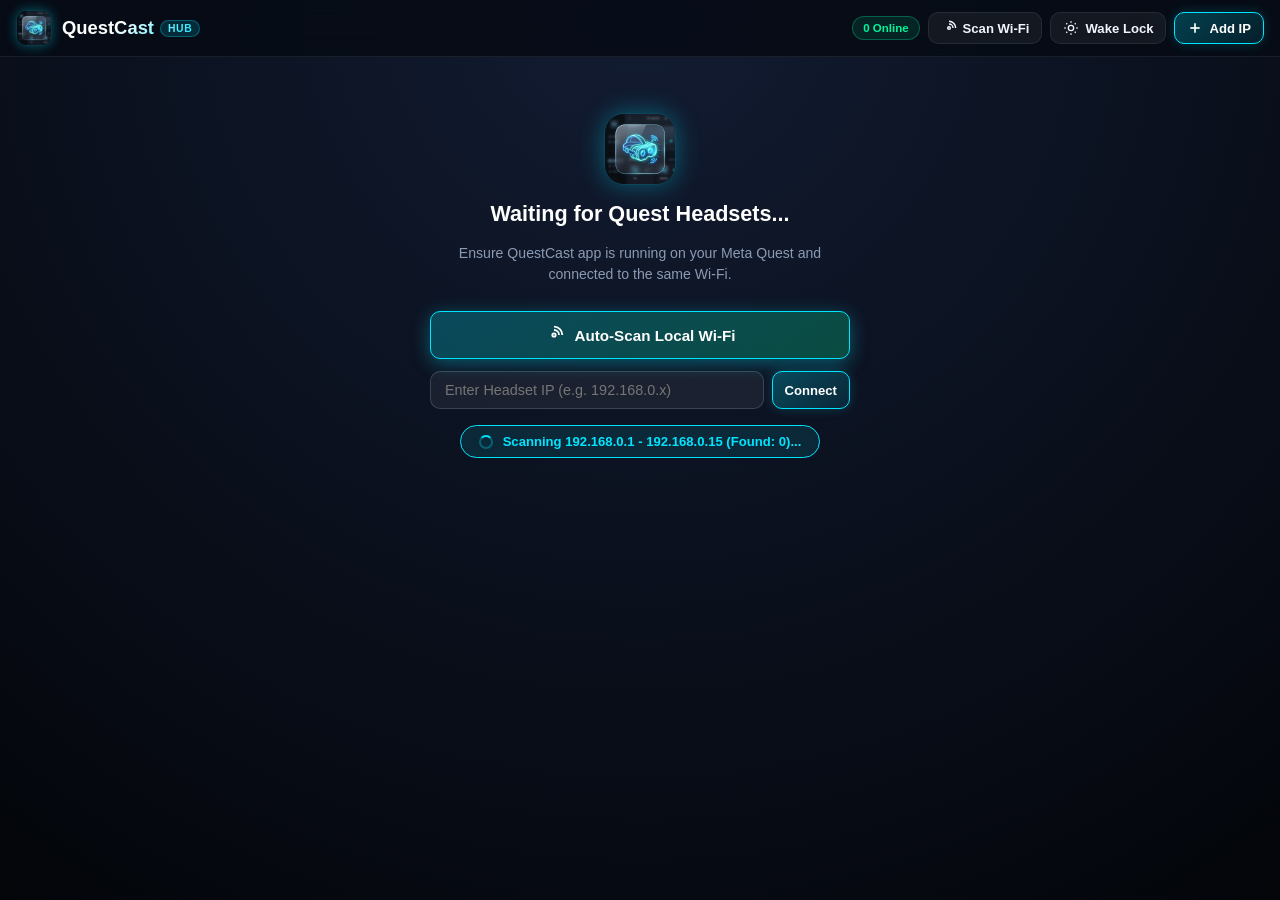
==== commit 490e6639: "Deploy latest QuestCast Hub PWA with auto-scan, zero-FPS sleeping screen clearing, and 1-tap SSL tru" ====
--- a/index.html
+++ b/index.html
@@ -38,6 +38,11 @@
     <div class="header-actions">
       <span class="active-pill" id="activePill">0 Online</span>
 
+      <button class="btn-glass" id="btnScanNetwork" title="Auto-Scan Wi-Fi Subnet for Headsets">
+        <svg width="16" height="16" viewBox="0 0 24 24" fill="none" stroke="currentColor" stroke-width="2.2"><path d="M12 2a10 10 0 0 1 10 10"/><path d="M12 6a6 6 0 0 1 6 6"/><circle cx="12" cy="12" r="2"/></svg>
+        <span>Scan Wi-Fi</span>
+      </button>
+
       <button class="btn-glass" id="btnWakeLock" title="Keep Screen Awake">
         <svg id="iconWakeLock" width="16" height="16" viewBox="0 0 24 24" fill="none" stroke="currentColor" stroke-width="2"><circle cx="12" cy="12" r="4"/><path d="M12 2v2"/><path d="M12 20v2"/><path d="m4.93 4.93 1.41 1.41"/><path d="m17.66 17.66 1.41 1.41"/><path d="M2 12h2"/><path d="M20 12h2"/><path d="m6.34 17.66-1.41 1.41"/><path d="m19.07 4.93-1.41 1.41"/></svg>
         <span>Wake Lock</span>
@@ -52,19 +57,42 @@
 
   <!-- Main Multi-Headset Video Stage -->
   <main class="stations-container">
-    <!-- Standby Hero: Visible only when 0 headsets are connected -->
+    <!-- Standby Hero: Visible only when 0 headsets are actively streaming -->
     <div class="standby-hero" id="standbyHero">
       <div class="standby-icon">
         <img src="./icons/icon-192.png" alt="QuestCast Standby">
       </div>
-      <h2>Waiting for Quest Headsets...</h2>
-      <p>Ensure QuestCast app is running on your Meta Quest 2 and connected to the same Wi-Fi.</p>
+      <h2 id="standbyTitle">Waiting for Quest Headsets...</h2>
+      <p id="standbySubtitle">Ensure QuestCast app is running on your Meta Quest and connected to the same Wi-Fi network.</p>
       
-      <div class="quick-add-box">
-        <input type="text" id="quickAddIp" placeholder="Enter Headset IP (e.g. 192.168.0.232)">
-        <button class="btn-glass btn-primary" id="btnQuickAdd">Connect</button>
+      <!-- Scan & Connect Action Row -->
+      <div class="standby-actions-row">
+        <button class="btn-scan-hero" id="btnScanHero">
+          <svg width="20" height="20" viewBox="0 0 24 24" fill="none" stroke="currentColor" stroke-width="2.2"><path d="M12 2a10 10 0 0 1 10 10"/><path d="M12 6a6 6 0 0 1 6 6"/><circle cx="12" cy="12" r="2"/></svg>
+          <span id="btnScanHeroText">Auto-Scan Local Wi-Fi</span>
+        </button>
+
+        <div class="quick-add-box">
+          <input type="text" id="quickAddIp" placeholder="Enter Headset IP (e.g. 192.168.0.x)">
+          <button class="btn-glass btn-primary" id="btnQuickAdd">Connect</button>
+        </div>
       </div>
 
+      <!-- Live Scan Progress Banner -->
+      <div class="scan-progress-banner hidden" id="scanProgressBanner">
+        <span class="scan-spinner"></span>
+        <span id="scanStatusText">Scanning 192.168.0.1 - 254...</span>
+      </div>
+
+      <!-- Sleeping Devices List: Shown dynamically when connected headsets go to sleep -->
+      <div class="sleeping-devices-container hidden" id="sleepingDevicesContainer">
+        <div class="sleeping-header">
+          <span>💤 Headsets in Sleep Mode (Put on headset to resume casting)</span>
+        </div>
+        <div class="sleeping-list" id="sleepingList"></div>
+      </div>
+
+      <!-- Saved / Monitored IP status pills -->
       <div class="saved-ips-list" id="savedIpsList">
         <!-- Monitored IPs listed here -->
       </div>
@@ -72,7 +100,7 @@
 
     <!-- Active Connected Cards Grid -->
     <div class="stations-grid" id="stationsGrid">
-      <!-- Only CONNECTED headsets rendered here dynamically -->
+      <!-- Only ACTIVELY STREAMING headsets rendered here dynamically -->
     </div>
   </main>
 
@@ -84,7 +112,7 @@
     </button>
   </div>
 
-  <!-- Modal: Add Headset IP -->
+  <!-- Modal: Add Headset IP & SSL Trust -->
   <div class="modal-backdrop" id="modalAddStation">
     <div class="modal-sheet">
       <div class="modal-header">
@@ -102,9 +130,12 @@
           <input type="text" class="form-input" id="inputStationName" placeholder="e.g. Station 2">
         </div>
 
-        <div class="ssl-helper-banner">
-          <strong>Tip:</strong> If using HTTPS on Chrome/Safari, accept the Quest's local SSL certificate once:
-          <span id="sslLinks"></span>
+        <div class="ssl-helper-banner" id="sslHelperBanner">
+          <div class="ssl-helper-header">
+            <strong>🔒 One-Tap SSL Trust:</strong>
+          </div>
+          <p class="ssl-helper-desc">If using HTTPS on Chrome/Safari, accept the Quest's local SSL certificate once:</p>
+          <div class="ssl-links" id="sslLinks"></div>
         </div>
       </div>
       <div class="modal-footer">
@@ -114,6 +145,9 @@
     </div>
   </div>
 
+  <!-- Toast Notification -->
+  <div class="toast-container" id="toastContainer"></div>
+
   <!-- Core JavaScript -->
   <script src="./app.js"></script>
 </body>
--- a/style.css
+++ b/style.css
@@ -268,12 +268,48 @@
   line-height: 1.5;
 }
 
+.standby-actions-row {
+  display: flex;
+  flex-direction: column;
+  align-items: center;
+  gap: 12px;
+  max-width: 420px;
+  width: 100%;
+  margin-top: 10px;
+}
+
+.btn-scan-hero {
+  width: 100%;
+  background: linear-gradient(135deg, rgba(0, 229, 255, 0.25) 0%, rgba(0, 245, 155, 0.25) 100%);
+  border: 1px solid var(--accent-cyan);
+  border-radius: var(--radius-md);
+  color: #fff;
+  font-size: 0.95rem;
+  font-weight: 700;
+  padding: 13px 20px;
+  display: flex;
+  align-items: center;
+  justify-content: center;
+  gap: 10px;
+  cursor: pointer;
+  box-shadow: 0 4px 18px var(--accent-cyan-glow);
+  transition: all 0.2s ease;
+}
+
+.btn-scan-hero:hover {
+  transform: translateY(-2px);
+  box-shadow: 0 6px 24px var(--accent-cyan-glow);
+  border-color: #fff;
+}
+
+.btn-scan-hero:active {
+  transform: translateY(1px);
+}
+
 .quick-add-box {
   display: flex;
   gap: 8px;
-  max-width: 380px;
-  width: 100%;
-  margin-top: 10px;
+  width: 100%;
 }
 
 .quick-add-box input {
@@ -292,12 +328,95 @@
   box-shadow: 0 0 10px var(--accent-cyan-glow);
 }
 
+/* Scan Progress Banner */
+.scan-progress-banner {
+  display: flex;
+  align-items: center;
+  gap: 10px;
+  background: rgba(0, 229, 255, 0.1);
+  border: 1px solid var(--accent-cyan);
+  border-radius: var(--radius-pill);
+  padding: 8px 18px;
+  font-size: 0.82rem;
+  color: var(--accent-cyan);
+  font-weight: 600;
+  animation: pulse-border 1.5s infinite;
+}
+
+.scan-progress-banner.hidden {
+  display: none !important;
+}
+
+.scan-spinner {
+  width: 14px;
+  height: 14px;
+  border: 2px solid rgba(0, 229, 255, 0.3);
+  border-top-color: var(--accent-cyan);
+  border-radius: 50%;
+  animation: spin 0.8s linear infinite;
+}
+
+@keyframes spin {
+  to { transform: rotate(360deg); }
+}
+
+@keyframes pulse-border {
+  0%, 100% { border-color: rgba(0, 229, 255, 0.3); }
+  50% { border-color: rgba(0, 229, 255, 0.9); }
+}
+
+/* Sleeping Devices Standby List */
+.sleeping-devices-container {
+  width: 100%;
+  max-width: 420px;
+  background: rgba(255, 184, 0, 0.08);
+  border: 1px solid rgba(255, 184, 0, 0.3);
+  border-radius: var(--radius-md);
+  padding: 12px 14px;
+  display: flex;
+  flex-direction: column;
+  gap: 8px;
+  text-align: left;
+}
+
+.sleeping-devices-container.hidden {
+  display: none !important;
+}
+
+.sleeping-header {
+  font-size: 0.78rem;
+  font-weight: 700;
+  color: var(--accent-amber);
+  display: flex;
+  align-items: center;
+  gap: 6px;
+}
+
+.sleeping-list {
+  display: flex;
+  flex-wrap: wrap;
+  gap: 6px;
+}
+
+.sleeping-pill {
+  font-size: 0.75rem;
+  font-weight: 600;
+  background: rgba(255, 184, 0, 0.15);
+  border: 1px solid rgba(255, 184, 0, 0.4);
+  color: #fff;
+  padding: 4px 10px;
+  border-radius: var(--radius-pill);
+  display: inline-flex;
+  align-items: center;
+  gap: 6px;
+}
+
 .saved-ips-list {
   display: flex;
   flex-direction: column;
   gap: 8px;
   width: 100%;
-  max-width: 380px;
+  max-width: 420px;
   margin-top: 12px;
 }
 
@@ -655,10 +774,33 @@
   line-height: 1.4;
 }
 
-.ssl-helper-banner a {
-  color: var(--accent-cyan);
-  text-decoration: underline;
-  font-weight: 600;
+.ssl-links {
+  display: flex;
+  flex-wrap: wrap;
+  gap: 8px;
+  margin-top: 8px;
+}
+
+.btn-trust-pill {
+  background: rgba(0, 229, 255, 0.15);
+  border: 1px solid var(--accent-cyan);
+  border-radius: var(--radius-pill);
+  padding: 5px 12px;
+  font-size: 0.78rem;
+  font-weight: 700;
+  color: var(--accent-cyan) !important;
+  text-decoration: none !important;
+  display: inline-flex;
+  align-items: center;
+  gap: 4px;
+  cursor: pointer;
+  transition: all 0.2s ease;
+}
+
+.btn-trust-pill:hover {
+  background: var(--accent-cyan);
+  color: #070b14 !important;
+  box-shadow: 0 0 12px var(--accent-cyan-glow);
 }
 
 .modal-footer {
@@ -669,6 +811,57 @@
   gap: 8px;
   border-top: 1px solid rgba(255, 255, 255, 0.08);
   background: rgba(7, 11, 20, 0.5);
+}
+
+/* Toast Notifications */
+.toast-container {
+  position: fixed;
+  top: 70px;
+  left: 50%;
+  transform: translateX(-50%);
+  z-index: 10000;
+  display: flex;
+  flex-direction: column;
+  gap: 8px;
+  pointer-events: none;
+}
+
+.toast {
+  background: rgba(12, 18, 32, 0.95);
+  backdrop-filter: blur(15px);
+  -webkit-backdrop-filter: blur(15px);
+  border: 1px solid var(--accent-cyan);
+  box-shadow: 0 8px 25px rgba(0, 0, 0, 0.6), 0 0 15px var(--accent-cyan-glow);
+  color: #fff;
+  font-size: 0.82rem;
+  font-weight: 600;
+  padding: 8px 18px;
+  border-radius: var(--radius-pill);
+  animation: toast-in 0.25s ease-out, toast-out 0.25s ease-in 2.75s forwards;
+  pointer-events: auto;
+}
+
+@keyframes toast-in {
+  from { opacity: 0; transform: translateY(-10px); }
+  to { opacity: 1; transform: translateY(0); }
+}
+
+@keyframes toast-out {
+  from { opacity: 1; transform: translateY(0); }
+  to { opacity: 0; transform: translateY(-10px); }
+}
+
+/* Station Card Sleeping State */
+.station-card.sleeping {
+  opacity: 0.6;
+  filter: grayscale(0.6);
+  border-color: rgba(255, 184, 0, 0.4);
+}
+
+.station-card.sleeping .badge-hud {
+  background: rgba(255, 184, 0, 0.2);
+  color: var(--accent-amber);
+  border-color: rgba(255, 184, 0, 0.5);
 }
 
 /* Responsive Grid Layout */
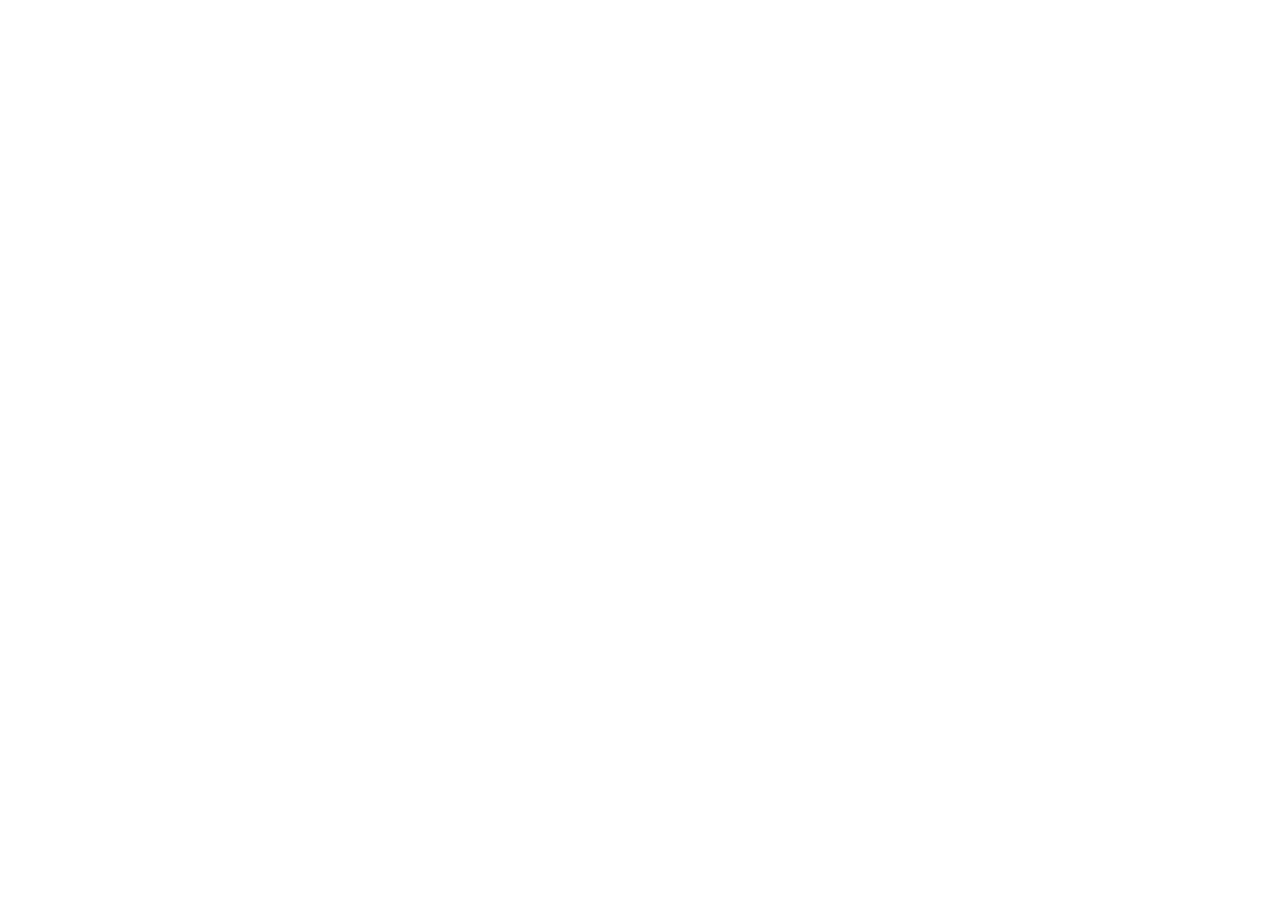
==== commit fe5f5985: "feat(ui): update gh-pages with executive design and bug fixes" ====
--- a/index.html
+++ b/index.html
@@ -4,6 +4,13 @@
   <meta charset="UTF-8">
   <meta name="viewport" content="width=device-width, initial-scale=1.0, maximum-scale=1.0, user-scalable=no, viewport-fit=cover">
   <title>QuestCast Operator Hub</title>
+  
+  <!-- Enforce HTTPS on GitHub Pages -->
+  <script>
+    if (location.protocol === 'http:' && (location.hostname.endsWith('github.io') || (location.hostname.includes('.') && !/^(127\.|192\.168\.|10\.|172\.)/.test(location.hostname))) && location.hostname !== 'localhost') {
+      location.replace('https://' + location.host + location.pathname + location.search + location.hash);
+    }
+  </script>
   
   <!-- PWA & Mobile Web Capabilities -->
   <link rel="manifest" href="./manifest.json">
@@ -13,6 +20,11 @@
   <meta name="apple-mobile-web-app-title" content="QuestCast">
   <link rel="apple-touch-icon" href="./icons/icon-192.png">
   <link rel="icon" type="image/png" href="./icons/icon-192.png">
+
+  <!-- Google Fonts: Plus Jakarta Sans & JetBrains Mono -->
+  <link rel="preconnect" href="https://fonts.googleapis.com">
+  <link rel="preconnect" href="https://fonts.gstatic.com" crossorigin>
+  <link href="https://fonts.googleapis.com/css2?family=JetBrains+Mono:wght@400;500;600&family=Plus+Jakarta+Sans:wght@400;500;600;700;800&display=swap" rel="stylesheet">
 
   <!-- Core Stylesheet -->
   <link rel="stylesheet" href="./style.css">
--- a/style.css
+++ b/style.css
@@ -403,12 +403,26 @@
   font-weight: 600;
   background: rgba(255, 184, 0, 0.15);
   border: 1px solid rgba(255, 184, 0, 0.4);
-  color: #fff;
-  padding: 4px 10px;
+  color: #fff !important;
+  text-decoration: none !important;
+  padding: 5px 12px;
   border-radius: var(--radius-pill);
   display: inline-flex;
   align-items: center;
   gap: 6px;
+  cursor: pointer;
+  transition: all 0.2s ease;
+}
+
+.sleeping-pill:hover {
+  background: rgba(255, 184, 0, 0.3);
+  border-color: var(--accent-amber);
+  transform: translateY(-1px);
+}
+
+.pill-arrow {
+  color: var(--accent-amber);
+  font-weight: 800;
 }
 
 .saved-ips-list {
@@ -469,6 +483,33 @@
 
 .standby-ip-row.online .ip-status-badge {
   color: var(--accent-green);
+}
+
+.row-actions {
+  display: flex;
+  align-items: center;
+  gap: 6px;
+}
+
+.btn-open-row {
+  background: rgba(0, 229, 255, 0.12);
+  border: 1px solid rgba(0, 229, 255, 0.35);
+  border-radius: var(--radius-pill);
+  color: var(--accent-cyan) !important;
+  text-decoration: none !important;
+  font-size: 0.72rem;
+  font-weight: 700;
+  padding: 3px 10px;
+  display: inline-flex;
+  align-items: center;
+  gap: 4px;
+  transition: all 0.2s ease;
+}
+
+.btn-open-row:hover {
+  background: var(--accent-cyan);
+  color: #070b14 !important;
+  box-shadow: 0 0 10px var(--accent-cyan-glow);
 }
 
 .btn-delete-ip {
@@ -575,6 +616,25 @@
   border-radius: 4px;
 }
 
+.btn-open-tab {
+  color: var(--accent-cyan) !important;
+  text-decoration: none !important;
+}
+
+.btn-open-tab:hover {
+  color: #fff !important;
+  background: rgba(0, 229, 255, 0.2) !important;
+}
+
+.btn-close-station {
+  color: var(--text-muted);
+}
+
+.btn-close-station:hover {
+  color: #ff5252 !important;
+  background: rgba(255, 82, 82, 0.15) !important;
+}
+
 /* Video Stage */
 .video-container {
   width: 100%;
@@ -593,6 +653,87 @@
   object-fit: contain;
   display: block;
   background: #000;
+}
+
+/* Live Card Overlay for Standby / Connecting / SSL */
+.card-overlay {
+  position: absolute;
+  inset: 0;
+  background: rgba(7, 11, 20, 0.88);
+  backdrop-filter: blur(14px);
+  -webkit-backdrop-filter: blur(14px);
+  display: flex;
+  align-items: center;
+  justify-content: center;
+  padding: 16px;
+  z-index: 10;
+  transition: opacity 0.25s ease, visibility 0.25s ease;
+}
+
+.card-overlay.hidden {
+  opacity: 0;
+  visibility: hidden;
+  pointer-events: none;
+}
+
+.overlay-content {
+  display: flex;
+  flex-direction: column;
+  align-items: center;
+  text-align: center;
+  gap: 10px;
+  max-width: 320px;
+}
+
+.overlay-icon {
+  font-size: 2.2rem;
+  animation: pulse-icon 2s infinite ease-in-out;
+}
+
+@keyframes pulse-icon {
+  0%, 100% { transform: scale(1); opacity: 0.85; }
+  50% { transform: scale(1.1); opacity: 1; }
+}
+
+.overlay-title {
+  font-size: 1.05rem;
+  font-weight: 700;
+  color: #fff;
+}
+
+.overlay-desc {
+  font-size: 0.82rem;
+  color: var(--text-secondary);
+  line-height: 1.4;
+}
+
+.overlay-actions {
+  margin-top: 6px;
+  display: flex;
+  gap: 8px;
+}
+
+.btn-overlay-open {
+  background: linear-gradient(135deg, rgba(0, 229, 255, 0.25) 0%, rgba(0, 229, 255, 0.1) 100%);
+  border: 1px solid var(--accent-cyan);
+  border-radius: var(--radius-pill);
+  color: #fff !important;
+  font-size: 0.82rem;
+  font-weight: 700;
+  padding: 8px 16px;
+  display: inline-flex;
+  align-items: center;
+  gap: 6px;
+  text-decoration: none !important;
+  box-shadow: 0 0 15px var(--accent-cyan-glow);
+  transition: all 0.2s ease;
+  cursor: pointer;
+}
+
+.btn-overlay-open:hover {
+  background: var(--accent-cyan);
+  color: #070b14 !important;
+  transform: translateY(-1px);
 }
 
 /* Card Footer: One prominent Talk button */
